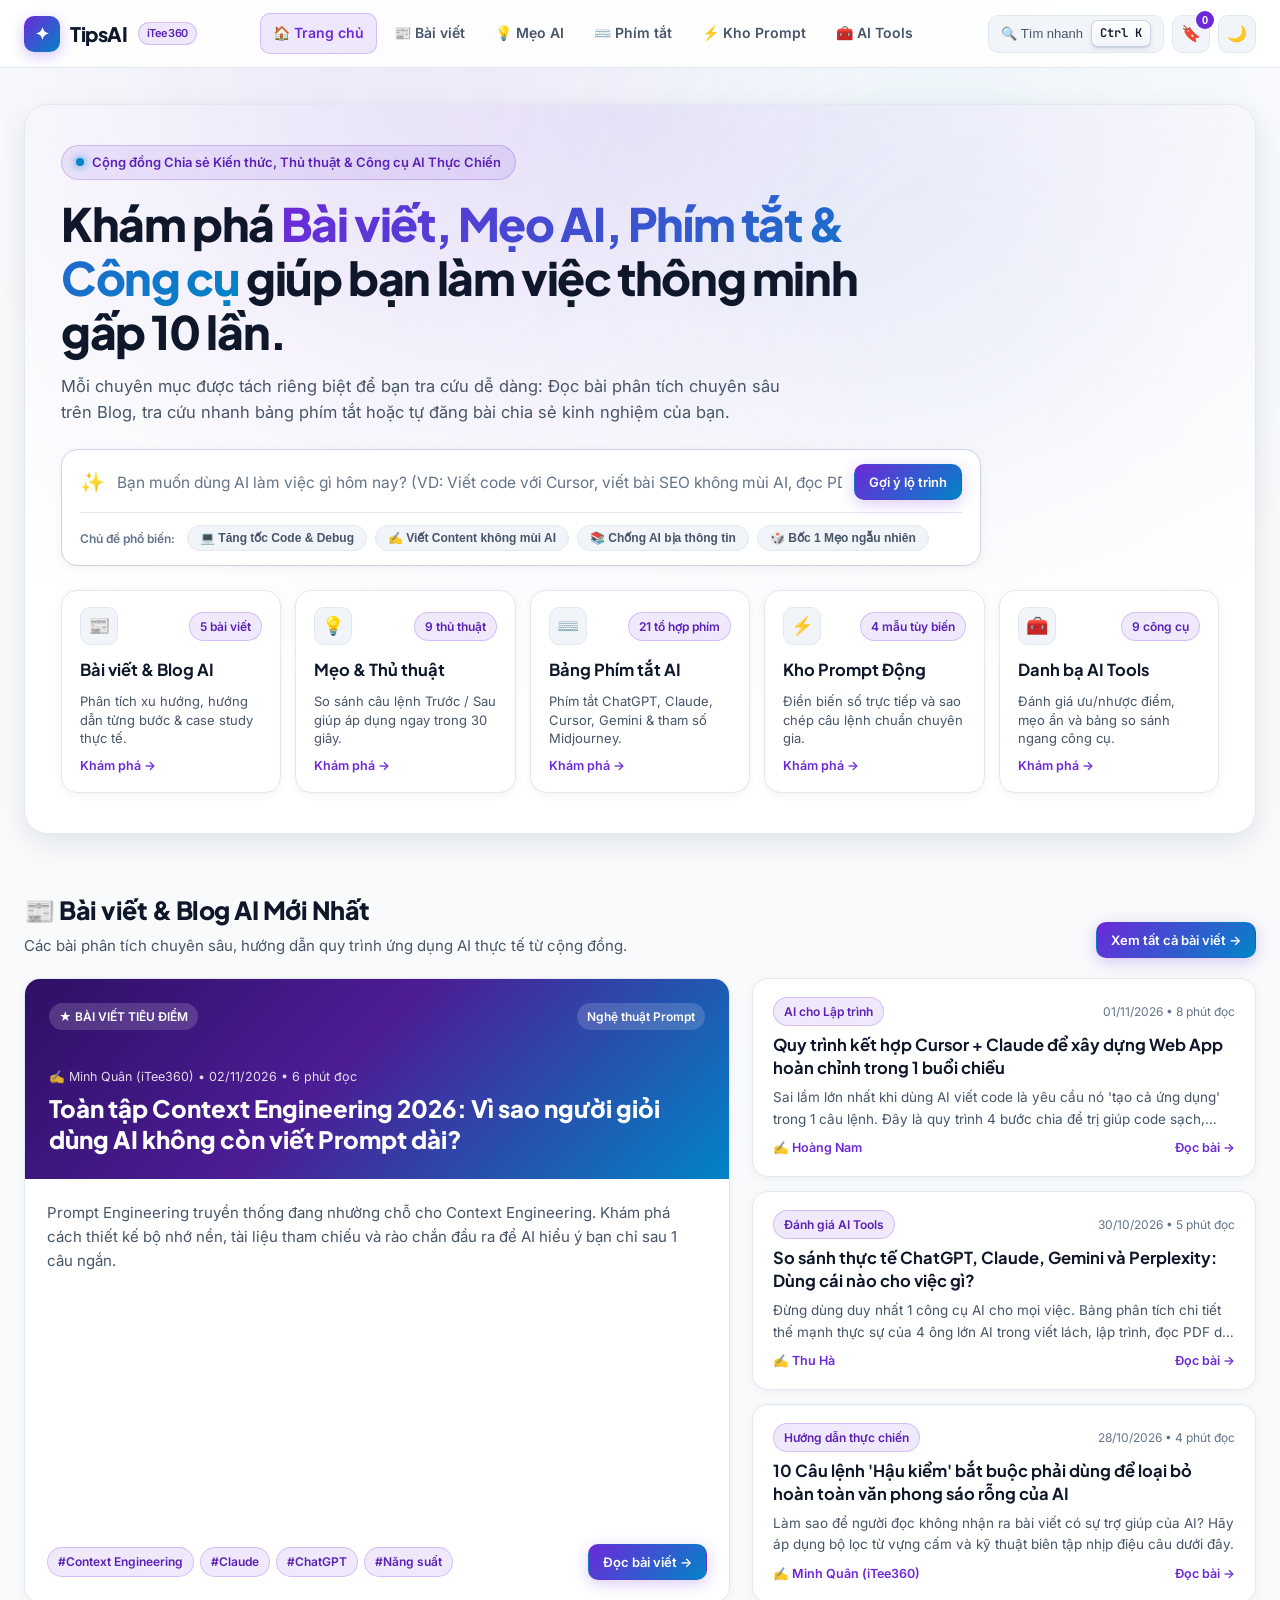
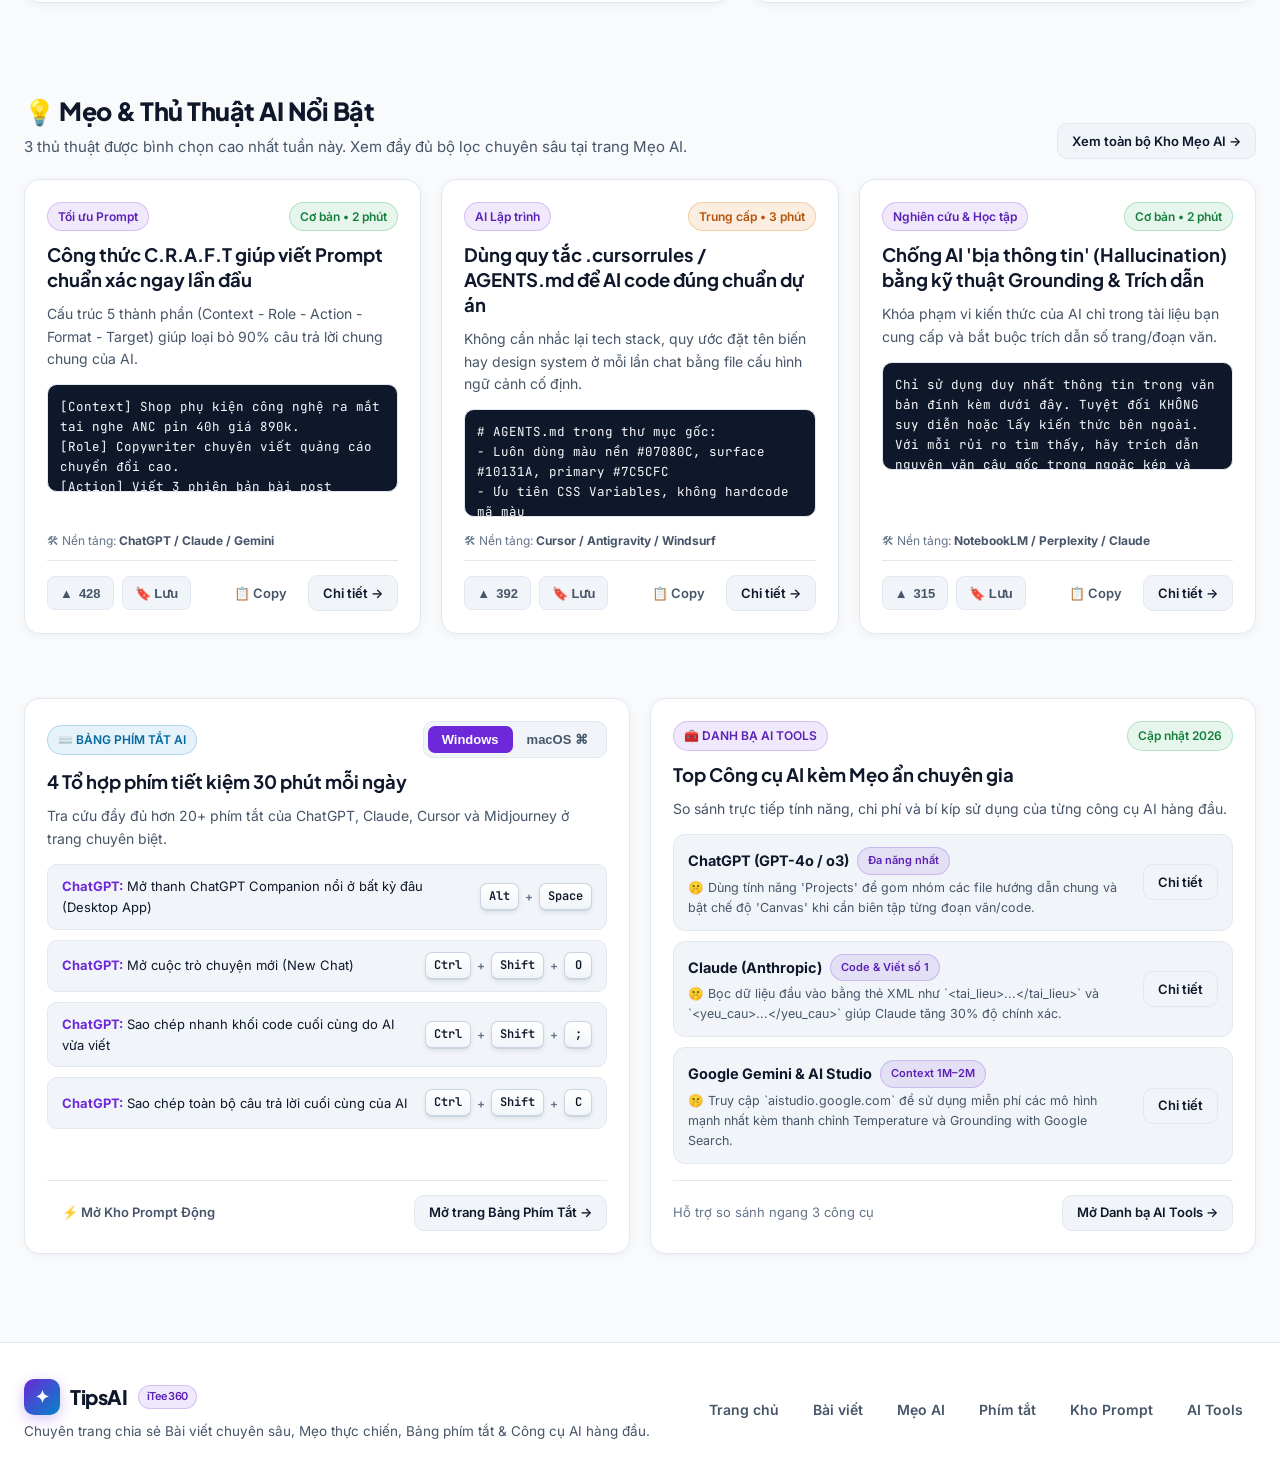
==== index.html @ ac76c587 "Initial commit: TipsAI Professional Website (Light/Dark Mode, Multi-page)" ====
<!DOCTYPE html>
<html lang="vi">
<head>
  <meta charset="UTF-8" />
  <meta name="viewport" content="width=device-width, initial-scale=1.0" />
  <title>TipsAI — Trang Chủ | Chuyên Trang Bài Viết, Mẹo, Phím Tắt & Công Cụ AI</title>
  <link rel="icon" type="image/svg+xml" href="favicon.svg" />
  <meta name="description" content="TipsAI (iTee360) — Chuyên trang chia sẻ bài viết chuyên sâu về AI, mẹo thủ thuật Prompt Engineering, bảng phím tắt và danh bạ AI Tools chọn lọc." />
  <link rel="preconnect" href="https://fonts.googleapis.com" />
  <link rel="preconnect" href="https://fonts.gstatic.com" crossorigin />
  <link href="https://fonts.googleapis.com/css2?family=Inter:wght@400;500;600;700&family=JetBrains+Mono:wght@400;500;600&family=Plus+Jakarta+Sans:wght@600;700;800&display=swap" rel="stylesheet" />
  <link rel="stylesheet" href="styles.css" />
</head>
<body data-page="home">
  <div class="ambient-aurora" aria-hidden="true">
    <div class="aurora-blob aurora-blob-1"></div>
    <div class="aurora-blob aurora-blob-2"></div>
  </div>

  <!-- Shared Navbar (Rendered by app.js) -->
  <header class="navbar" id="siteNavbar"></header>

  <main>
    <!-- ====================================================================
         1. HERO SECTION & CỔNG ĐIỀU HƯỚNG 5 CHUYÊN MỤC
         ==================================================================== -->
    <section class="hero-section">
      <div class="container">
        <div class="hero-shell">
          <div class="hero-top-pill">
            <span class="pulse-dot"></span>
            <span>Cộng đồng Chia sẻ Kiến thức, Thủ thuật & Công cụ AI Thực Chiến</span>
          </div>

          <h1 class="hero-title">
            Khám phá <span class="text-gradient">Bài viết, Mẹo AI, Phím tắt & Công cụ</span> giúp bạn làm việc thông minh gấp 10 lần.
          </h1>

          <p class="hero-subtitle">
            Mỗi chuyên mục được tách riêng biệt để bạn tra cứu dễ dàng: Đọc bài phân tích chuyên sâu trên Blog, tra cứu nhanh bảng phím tắt hoặc tự đăng bài chia sẻ kinh nghiệm của bạn.
          </p>

          <!-- AI Native Intent Composer -->
          <div class="ai-composer" role="search" aria-label="Trợ lý tìm kiếm thủ thuật theo ý định">
            <div class="composer-input-row">
              <span class="composer-sparkle" aria-hidden="true">✨</span>
              <input
                type="text"
                id="intentInput"
                class="composer-input"
                placeholder="Bạn muốn dùng AI làm việc gì hôm nay? (VD: Viết code với Cursor, viết bài SEO không mùi AI, đọc PDF dài...)"
                autocomplete="off"
              />
              <button type="button" class="btn btn-primary btn-sm" id="runIntentBtn">
                <span>Gợi ý lộ trình</span>
              </button>
            </div>

            <div class="composer-Suggestions">
              <span class="suggestion-label">Chủ đề phổ biến:</span>
              <button type="button" class="intent-chip" data-intent="Làm sao viết code và debug nhanh hơn với Cursor & Claude?">💻 Tăng tốc Code & Debug</button>
              <button type="button" class="intent-chip" data-intent="Cách viết bài content marketing tự nhiên không có mùi AI">✍️ Viết Content không mùi AI</button>
              <button type="button" class="intent-chip" data-intent="Mẹo chống AI bịa thông tin khi đọc PDF và nghiên cứu">📚 Chống AI bịa thông tin</button>
              <button type="button" class="intent-chip" id="randomTipHeroBtn">🎲 Bốc 1 Mẹo ngẫu nhiên</button>
            </div>
          </div>

          <div class="ai-intent-response" id="intentResponsePanel" hidden></div>

          <!-- 5 Thẻ Chuyên Mục Tách Biệt -->
          <div class="hub-nav-grid" id="homeHubPortals">
            <!-- Rendered by app.js -->
          </div>
        </div>
      </div>
    </section>

    <!-- ====================================================================
         2. BÀI VIẾT & BLOG CHUYÊN SÂU MỚI NHẤT (TÂM ĐIỂM TRANG CHỦ)
         ==================================================================== -->
    <section class="section-block">
      <div class="container">
        <div class="section-header">
          <div>
            <h2 class="section-title">📰 Bài viết & Blog AI Mới Nhất</h2>
            <p class="section-desc">Các bài phân tích chuyên sâu, hướng dẫn quy trình ứng dụng AI thực tế từ cộng đồng.</p>
          </div>
          <div style="display: flex; gap: 10px; flex-wrap: wrap;">
            <a href="blog.html" class="btn btn-primary btn-sm">Xem tất cả bài viết →</a>
          </div>
        </div>

        <div id="homeFeaturedBlog">
          <!-- Rendered by app.js: 1 Featured Post + 3 Latest Posts -->
        </div>
      </div>
    </section>

    <!-- ====================================================================
         3. TÓM TẮT 3 MẸO & THỦ THUẬT NỔI BẬT (DẪN SANG TRANG TIPS.HTML)
         ==================================================================== -->
    <section class="section-block">
      <div class="container">
        <div class="section-header">
          <div>
            <h2 class="section-title">💡 Mẹo & Thủ Thuật AI Nổi Bật</h2>
            <p class="section-desc">3 thủ thuật được bình chọn cao nhất tuần này. Xem đầy đủ bộ lọc chuyên sâu tại trang Mẹo AI.</p>
          </div>
          <a href="tips.html" class="btn btn-secondary btn-sm">Xem toàn bộ Kho Mẹo AI →</a>
        </div>

        <div class="cards-grid-3" id="homeTopTipsGrid">
          <!-- Rendered by app.js (Top 3 only) -->
        </div>
      </div>
    </section>

    <!-- ====================================================================
         4. TÓM TẮT GỌN: PHÍM TẮT VÀNG & AI TOOLS (DẪN SANG TRANG RIÊNG)
         ==================================================================== -->
    <section class="section-block">
      <div class="container">
        <div class="bento-grid">
          <!-- Cột Trái: 4 Phím tắt vàng -->
          <div class="card bento-span-6">
            <div>
              <div class="card-meta-top">
                <span class="badge badge-cyan">⌨️ BẢNG PHÍM TẮT AI</span>
                <div class="os-toggle-group" role="group" aria-label="Chọn hệ điều hành">
                  <button type="button" class="os-btn active" data-os="win">Windows</button>
                  <button type="button" class="os-btn" data-os="mac">macOS ⌘</button>
                </div>
              </div>
              <h3 class="card-title">4 Tổ hợp phím tiết kiệm 30 phút mỗi ngày</h3>
              <p class="card-summary">Tra cứu đầy đủ hơn 20+ phím tắt của ChatGPT, Claude, Cursor và Midjourney ở trang chuyên biệt.</p>

              <div id="bentoQuickShortcuts" style="display: grid; gap: 10px; margin-bottom: 16px;"></div>
            </div>

            <div class="card-footer">
              <a href="prompts.html" class="btn btn-ghost btn-sm">⚡ Mở Kho Prompt Động</a>
              <a href="shortcuts.html" class="btn btn-secondary btn-sm">Mở trang Bảng Phím Tắt →</a>
            </div>
          </div>

          <!-- Cột Phải: 3 AI Tools tiêu biểu -->
          <div class="card bento-span-6">
            <div>
              <div class="card-meta-top">
                <span class="badge badge-purple">🧰 DANH BẠ AI TOOLS</span>
                <span class="badge badge-green">Cập nhật 2026</span>
              </div>
              <h3 class="card-title">Top Công cụ AI kèm Mẹo ẩn chuyên gia</h3>
              <p class="card-summary">So sánh trực tiếp tính năng, chi phí và bí kíp sử dụng của từng công cụ AI hàng đầu.</p>

              <div id="homeQuickToolsList" style="display: grid; gap: 10px; margin-bottom: 16px;"></div>
            </div>

            <div class="card-footer">
              <span style="font-size: 13px; color: var(--text-muted);">Hỗ trợ so sánh ngang 3 công cụ</span>
              <a href="tools.html" class="btn btn-secondary btn-sm">Mở Danh bạ AI Tools →</a>
            </div>
          </div>
        </div>
      </div>
    </section>
  </main>

  <footer class="site-footer" id="siteFooter"></footer>

  <script src="data.js"></script>
  <script src="app.js"></script>
</body>
</html>
---- styles.css ----
/* ==========================================================================
   TipsAI — Hệ Thống Giao Diện Sáng (Mặc định) & Tối (Dark Mode) Chuẩn Production
   ========================================================================== */

:root {
  color-scheme: light;

  /* Light Mode (Mặc định: Nền trắng sạch, hiện đại, dễ đọc) */
  --bg-primary: #F8FAFC;
  --bg-secondary: #F1F5F9;

  /* Surfaces */
  --surface-1: #FFFFFF;
  --surface-2: #F1F5F9;
  --surface-3: #E2E8F0;
  --surface-card: #FFFFFF;
  --surface-glass: rgba(255, 255, 255, 0.85);

  /* Borders */
  --border-default: #E2E8F0;
  --border-light: #CBD5E1;
  --border-glass: rgba(15, 23, 42, 0.08);
  --border-ai: rgba(109, 40, 217, 0.35);

  /* Text (Độ tương phản cao trên nền trắng) */
  --text-primary: #0F172A;
  --text-secondary: #475569;
  --text-muted: #64748B;

  /* Brand & AI Accents */
  --brand-primary: #6D28D9;
  --brand-primary-hover: #5B21B6;
  --brand-primary-active: #4C1D95;
  --accent-cyan: #0284C7;
  --brand-gradient: linear-gradient(135deg, #6D28D9 0%, #0284C7 100%);

  /* Semantic & Badges (Tối ưu cho nền sáng) */
  --color-success: #16A34A;
  --color-warning: #D97706;
  --color-danger: #DC2626;
  --color-info: #2563EB;

  --badge-purple-bg: rgba(109, 40, 217, 0.10);
  --badge-purple-text: #5B21B6;
  --badge-purple-border: rgba(109, 40, 217, 0.22);

  --badge-cyan-bg: rgba(2, 132, 199, 0.10);
  --badge-cyan-text: #0369A1;
  --badge-cyan-border: rgba(2, 132, 199, 0.24);

  --badge-green-bg: rgba(22, 163, 74, 0.10);
  --badge-green-text: #15803D;
  --badge-green-border: rgba(22, 163, 74, 0.25);

  --badge-amber-bg: rgba(217, 119, 6, 0.12);
  --badge-amber-text: #B45309;
  --badge-amber-border: rgba(217, 119, 6, 0.28);

  /* Compare Before/After & Code Blocks (Light Mode) */
  --compare-before-bg: #FEF2F2;
  --compare-before-border: #FECACA;
  --compare-before-text: #991B1B;

  --compare-after-bg: #F0FDF4;
  --compare-after-border: #BBF7D0;
  --compare-after-text: #166534;

  --code-bg: #0F172A;
  --code-text: #F8FAFC;

  --keycap-bg: linear-gradient(180deg, #FFFFFF 0%, #F1F5F9 100%);
  --keycap-border: #CBD5E1;
  --keycap-text: #0F172A;
  --keycap-shadow: 0 2px 4px rgba(15, 23, 42, 0.08);

  --navbar-bg: rgba(255, 255, 255, 0.88);
  --navbar-bg-scrolled: rgba(255, 255, 255, 0.96);
  --navbar-border: #E2E8F0;

  --hero-shell-bg: radial-gradient(120% 120% at 50% 0%, rgba(109, 40, 217, 0.07) 0%, #FFFFFF 70%);
  --banner-shell-bg: linear-gradient(135deg, rgba(109, 40, 217, 0.06) 0%, rgba(2, 132, 199, 0.05) 100%);
  --composer-bg: #FFFFFF;

  /* Typography */
  --font-sans: 'Inter', -apple-system, BlinkMacSystemFont, "Segoe UI", Roboto, sans-serif;
  --font-display: 'Plus Jakarta Sans', 'Inter', sans-serif;
  --font-mono: 'JetBrains Mono', 'Fira Code', monospace;

  /* Border Radius */
  --radius-xs: 6px;
  --radius-sm: 8px;
  --radius-btn: 10px;
  --radius-input: 12px;
  --radius-lg: 14px;
  --radius-card: 16px;
  --radius-xl: 18px;
  --radius-hero: 24px;
  --radius-pill: 999px;

  /* Shadows */
  --shadow-sm: 0 2px 10px rgba(15, 23, 42, 0.05);
  --shadow-md: 0 10px 28px rgba(15, 23, 42, 0.09);
  --shadow-ai-glow: 0 8px 32px rgba(109, 40, 217, 0.10);

  /* Motion */
  --ease-out: cubic-bezier(0.2, 0.8, 0.2, 1);
  --duration-fast: 120ms;
  --duration-normal: 200ms;
  --duration-smooth: 300ms;
}

/* ==========================================================================
   CHẾ ĐỘ TỐI (DARK MODE - KÍCH HOẠT KHI BẤM ICON MẶT TRĂNG TRÊN MENU)
   ========================================================================== */
[data-theme="dark"] {
  color-scheme: dark;

  --bg-primary: #07080C;
  --bg-secondary: #0B0D12;

  --surface-1: #10131A;
  --surface-2: #151923;
  --surface-3: #1B202B;
  --surface-card: rgba(16, 19, 26, 0.85);
  --surface-glass: rgba(255, 255, 255, 0.04);

  --border-default: #252A36;
  --border-light: #303746;
  --border-glass: rgba(255, 255, 255, 0.08);
  --border-ai: rgba(124, 92, 252, 0.45);

  --text-primary: #F8FAFC;
  --text-secondary: #A7ADBB;
  --text-muted: #6F7787;

  --brand-primary: #7C5CFC;
  --brand-primary-hover: #9278FF;
  --brand-primary-active: #6544E8;
  --accent-cyan: #00D4FF;
  --brand-gradient: linear-gradient(135deg, #7C5CFC 0%, #00D4FF 100%);

  --color-success: #22C55E;
  --color-warning: #F59E0B;
  --color-danger: #EF4444;
  --color-info: #3B82F6;

  --badge-purple-bg: rgba(124, 92, 252, 0.15);
  --badge-purple-text: #C4B5FD;
  --badge-purple-border: rgba(124, 92, 252, 0.30);

  --badge-cyan-bg: rgba(0, 212, 255, 0.12);
  --badge-cyan-text: #00D4FF;
  --badge-cyan-border: rgba(0, 212, 255, 0.28);

  --badge-green-bg: rgba(34, 197, 94, 0.14);
  --badge-green-text: #86EFAC;
  --badge-green-border: rgba(34, 197, 94, 0.28);

  --badge-amber-bg: rgba(245, 158, 11, 0.14);
  --badge-amber-text: #FCD34D;
  --badge-amber-border: rgba(245, 158, 11, 0.28);

  --compare-before-bg: rgba(239, 68, 68, 0.08);
  --compare-before-border: rgba(239, 68, 68, 0.28);
  --compare-before-text: #FCA5A5;

  --compare-after-bg: rgba(34, 197, 94, 0.09);
  --compare-after-border: rgba(34, 197, 94, 0.30);
  --compare-after-text: #BBF7D0;

  --code-bg: #0B0D12;
  --code-text: #E2E8F0;

  --keycap-bg: linear-gradient(180deg, #1E2433 0%, #141822 100%);
  --keycap-border: #353E52;
  --keycap-text: #F8FAFC;
  --keycap-shadow: 0 2px 6px rgba(0, 0, 0, 0.35);

  --navbar-bg: rgba(7, 8, 12, 0.80);
  --navbar-bg-scrolled: rgba(7, 8, 12, 0.94);
  --navbar-border: rgba(255, 255, 255, 0.08);

  --hero-shell-bg: radial-gradient(120% 120% at 50% 0%, rgba(124, 92, 252, 0.14) 0%, rgba(16, 19, 26, 0.90) 65%);
  --banner-shell-bg: linear-gradient(135deg, rgba(124, 92, 252, 0.12) 0%, rgba(16, 19, 26, 0.88) 70%);
  --composer-bg: rgba(11, 13, 18, 0.95);

  --shadow-sm: 0 4px 16px rgba(0, 0, 0, 0.18);
  --shadow-md: 0 12px 32px rgba(0, 0, 0, 0.28);
  --shadow-ai-glow: 0 0 40px rgba(124, 92, 252, 0.15);
}

*, *::before, *::after {
  box-sizing: border-box;
  margin: 0;
  padding: 0;
}

html {
  scroll-behavior: smooth;
}

body {
  background-color: var(--bg-primary);
  color: var(--text-primary);
  font-family: var(--font-sans);
  font-size: 16px;
  line-height: 1.6;
  min-height: 100vh;
  overflow-x: hidden;
  -webkit-font-smoothing: antialiased;
  position: relative;
  display: flex;
  flex-direction: column;
  transition: background-color var(--duration-normal) var(--ease-out),
              color var(--duration-normal) var(--ease-out);
}

main {
  flex: 1;
}

/* Subtle Ambient Aurora Background */
.ambient-aurora {
  position: fixed;
  inset: 0;
  pointer-events: none;
  z-index: 0;
  overflow: hidden;
}

.aurora-blob {
  position: absolute;
  border-radius: 50%;
  filter: blur(120px);
  opacity: 0.07;
}

[data-theme="dark"] .aurora-blob {
  opacity: 0.15;
}

.aurora-blob-1 {
  width: 560px;
  height: 560px;
  background: var(--brand-primary);
  top: -180px;
  left: 10%;
}

.aurora-blob-2 {
  width: 480px;
  height: 480px;
  background: var(--accent-cyan);
  top: 40px;
  right: 8%;
}

.container {
  width: 100%;
  max-width: 1340px;
  margin: 0 auto;
  padding: 0 24px;
  position: relative;
  z-index: 1;
}

/* ==========================================================================
   NAVBAR — BẮT BUỘC 1 DÒNG DUY NHẤT (NO-WRAP), GỌN GÀNG & CÓ NÚT SÁNG/TỐI
   ========================================================================== */
.navbar {
  position: sticky;
  top: 0;
  z-index: 100;
  height: 68px;
  background: var(--navbar-bg);
  backdrop-filter: blur(20px);
  -webkit-backdrop-filter: blur(20px);
  border-bottom: 1px solid var(--navbar-border);
  transition: background var(--duration-normal) var(--ease-out),
              border-color var(--duration-normal) var(--ease-out);
}

.navbar.scrolled {
  background: var(--navbar-bg-scrolled);
  box-shadow: var(--shadow-sm);
}

.navbar-inner {
  display: flex;
  align-items: center;
  justify-content: space-between;
  height: 100%;
  gap: 12px;
  flex-wrap: nowrap;
}

.brand-logo {
  display: inline-flex;
  align-items: center;
  gap: 10px;
  text-decoration: none;
  color: var(--text-primary);
  font-family: var(--font-display);
  font-weight: 800;
  font-size: 20px;
  letter-spacing: -0.02em;
  white-space: nowrap;
  flex-shrink: 0;
}

.brand-mark {
  width: 36px;
  height: 36px;
  border-radius: 10px;
  background: var(--brand-gradient);
  display: inline-flex;
  align-items: center;
  justify-content: center;
  color: #FFFFFF;
  font-weight: 800;
  font-size: 17px;
  box-shadow: 0 4px 14px rgba(109, 40, 217, 0.28);
  flex-shrink: 0;
}

.brand-tag {
  font-family: var(--font-sans);
  font-size: 11px;
  font-weight: 600;
  padding: 2px 8px;
  border-radius: var(--radius-pill);
  background: var(--badge-purple-bg);
  color: var(--badge-purple-text);
  border: 1px solid var(--badge-purple-border);
  white-space: nowrap;
}

.nav-links {
  display: flex;
  align-items: center;
  gap: 4px;
  list-style: none;
  flex-wrap: nowrap;
  margin: 0;
  padding: 0;
}

.nav-link {
  display: inline-flex;
  align-items: center;
  gap: 6px;
  padding: 8px 12px;
  border-radius: var(--radius-btn);
  color: var(--text-secondary);
  text-decoration: none;
  font-size: 14px;
  font-weight: 600;
  border: 1px solid transparent;
  white-space: nowrap;
  flex-shrink: 0;
  transition: all var(--duration-normal) var(--ease-out);
}

.nav-link:hover {
  color: var(--text-primary);
  background: var(--surface-2);
}

.nav-link.active {
  background: var(--badge-purple-bg);
  color: var(--brand-primary);
  border-color: var(--badge-purple-border);
}

.nav-actions {
  display: flex;
  align-items: center;
  gap: 8px;
  flex-wrap: nowrap;
  flex-shrink: 0;
}

.cmd-trigger {
  display: inline-flex;
  align-items: center;
  gap: 8px;
  height: 38px;
  padding: 0 12px;
  border-radius: var(--radius-btn);
  background: var(--surface-2);
  border: 1px solid var(--border-default);
  color: var(--text-secondary);
  font-size: 13px;
  font-weight: 500;
  cursor: pointer;
  white-space: nowrap;
  flex-shrink: 0;
  transition: all var(--duration-normal) var(--ease-out);
}

.cmd-trigger:hover {
  border-color: var(--brand-primary);
  color: var(--text-primary);
}

/* ==========================================================================
   BUTTON SYSTEM
   ========================================================================== */
.btn {
  display: inline-flex;
  align-items: center;
  justify-content: center;
  gap: 8px;
  height: 42px;
  padding: 0 18px;
  border-radius: var(--radius-btn);
  font-family: var(--font-sans);
  font-size: 14px;
  font-weight: 600;
  cursor: pointer;
  border: 1px solid transparent;
  text-decoration: none;
  white-space: nowrap;
  flex-shrink: 0;
  transition: transform var(--duration-normal) var(--ease-out),
              box-shadow var(--duration-normal) var(--ease-out),
              background var(--duration-normal) var(--ease-out),
              border-color var(--duration-normal) var(--ease-out);
}

.btn:active {
  transform: translateY(0);
}

.btn-primary {
  background: var(--brand-gradient);
  color: #FFFFFF;
  box-shadow: 0 4px 16px rgba(109, 40, 217, 0.24);
}

.btn-primary:hover {
  transform: translateY(-2px);
  box-shadow: 0 8px 24px rgba(109, 40, 217, 0.36);
}

.btn-secondary {
  background: var(--surface-2);
  border-color: var(--border-default);
  color: var(--text-primary);
}

.btn-secondary:hover {
  background: var(--surface-3);
  border-color: var(--border-light);
  transform: translateY(-2px);
}

.btn-ghost {
  background: transparent;
  color: var(--text-secondary);
  height: 36px;
  padding: 0 12px;
}

.btn-ghost:hover {
  background: var(--surface-2);
  color: var(--text-primary);
}

.btn-sm {
  height: 36px;
  padding: 0 14px;
  font-size: 13px;
}

.icon-btn {
  width: 38px;
  height: 38px;
  border-radius: var(--radius-btn);
  background: var(--surface-2);
  border: 1px solid var(--border-default);
  color: var(--text-primary);
  display: inline-flex;
  align-items: center;
  justify-content: center;
  cursor: pointer;
  position: relative;
  flex-shrink: 0;
  font-size: 16px;
  transition: all var(--duration-normal) var(--ease-out);
}

.icon-btn:hover {
  border-color: var(--brand-primary);
  background: var(--surface-3);
}

.badge-count {
  position: absolute;
  top: -5px;
  right: -5px;
  min-width: 18px;
  height: 18px;
  padding: 0 5px;
  border-radius: var(--radius-pill);
  background: var(--brand-primary);
  color: #FFFFFF;
  font-size: 11px;
  font-weight: 700;
  display: inline-flex;
  align-items: center;
  justify-content: center;
}

/* ==========================================================================
   HERO SECTION & SUBPAGE BANNER
   ========================================================================== */
.hero-section {
  padding: 36px 0 24px;
}

.hero-shell {
  background: var(--hero-shell-bg);
  border: 1px solid var(--border-default);
  border-radius: var(--radius-hero);
  padding: 40px 36px;
  box-shadow: var(--shadow-md);
  position: relative;
  overflow: hidden;
}

.page-banner {
  padding: 32px 0 12px;
}

.page-banner-shell {
  background: var(--banner-shell-bg);
  border: 1px solid var(--border-default);
  border-radius: var(--radius-hero);
  padding: 28px 32px;
  display: flex;
  align-items: center;
  justify-content: space-between;
  flex-wrap: wrap;
  gap: 20px;
}

.hero-top-pill {
  display: inline-flex;
  align-items: center;
  gap: 8px;
  padding: 6px 14px;
  border-radius: var(--radius-pill);
  background: var(--badge-purple-bg);
  border: 1px solid var(--badge-purple-border);
  color: var(--badge-purple-text);
  font-size: 13px;
  font-weight: 600;
  margin-bottom: 16px;
}

.pulse-dot {
  width: 8px;
  height: 8px;
  border-radius: 50%;
  background: var(--accent-cyan);
  box-shadow: 0 0 10px var(--accent-cyan);
}

.hero-title {
  font-family: var(--font-display);
  font-size: clamp(28px, 4vw, 46px);
  font-weight: 800;
  line-height: 1.18;
  letter-spacing: -0.03em;
  max-width: 860px;
  margin-bottom: 14px;
  color: var(--text-primary);
}

.text-gradient {
  background: var(--brand-gradient);
  -webkit-background-clip: text;
  -webkit-text-fill-color: transparent;
  background-clip: text;
}

.hero-subtitle {
  color: var(--text-secondary);
  font-size: 16.5px;
  max-width: 720px;
  margin-bottom: 24px;
}

/* AI Native Prompt / Intent Composer */
.ai-composer {
  background: var(--composer-bg);
  border: 1px solid var(--border-light);
  border-radius: var(--radius-card);
  padding: 14px 18px;
  box-shadow: var(--shadow-sm);
  transition: border-color var(--duration-normal) var(--ease-out),
              box-shadow var(--duration-normal) var(--ease-out);
  max-width: 920px;
}

.ai-composer:focus-within {
  border-color: var(--brand-primary);
  box-shadow: 0 0 0 3px rgba(109, 40, 217, 0.15), var(--shadow-ai-glow);
}

.composer-input-row {
  display: flex;
  align-items: center;
  gap: 12px;
}

.composer-sparkle {
  color: var(--brand-primary);
  font-size: 20px;
  flex-shrink: 0;
}

.composer-input {
  width: 100%;
  background: transparent;
  border: none;
  color: var(--text-primary);
  font-family: var(--font-sans);
  font-size: 15.5px;
  outline: none;
}

.composer-input::placeholder {
  color: var(--text-muted);
}

.composer-Suggestions {
  display: flex;
  align-items: center;
  flex-wrap: wrap;
  gap: 8px;
  margin-top: 12px;
  padding-top: 12px;
  border-top: 1px solid var(--border-default);
}

.suggestion-label {
  font-size: 12px;
  color: var(--text-muted);
  font-weight: 600;
  margin-right: 4px;
}

.intent-chip {
  padding: 5px 12px;
  border-radius: var(--radius-pill);
  background: var(--surface-2);
  border: 1px solid var(--border-default);
  color: var(--text-secondary);
  font-size: 12px;
  font-weight: 600;
  cursor: pointer;
  white-space: nowrap;
  transition: all var(--duration-normal) var(--ease-out);
}

.intent-chip:hover {
  border-color: var(--brand-primary);
  color: var(--brand-primary);
  background: var(--badge-purple-bg);
}

.ai-intent-response {
  margin-top: 18px;
  background: var(--surface-1);
  border: 1px solid var(--border-ai);
  border-radius: var(--radius-card);
  padding: 22px;
  box-shadow: var(--shadow-ai-glow);
  max-width: 920px;
  animation: revealUp var(--duration-smooth) var(--ease-out);
}

.ai-intent-response[hidden] {
  display: none;
}

.intent-response-header {
  display: flex;
  align-items: center;
  justify-content: space-between;
  gap: 12px;
  margin-bottom: 14px;
}

.intent-state-badge {
  display: inline-flex;
  align-items: center;
  gap: 8px;
  padding: 4px 12px;
  border-radius: var(--radius-pill);
  background: var(--badge-cyan-bg);
  color: var(--badge-cyan-text);
  font-size: 12px;
  font-weight: 600;
}

.intent-steps-list {
  display: grid;
  gap: 10px;
  margin: 14px 0;
  list-style: none;
}

.intent-steps-list li {
  display: flex;
  align-items: flex-start;
  gap: 10px;
  background: var(--surface-2);
  border: 1px solid var(--border-default);
  padding: 11px 14px;
  border-radius: 10px;
  font-size: 14px;
  color: var(--text-primary);
}

.step-check {
  color: var(--color-success);
  font-weight: 700;
}

/* ==========================================================================
   CATEGORY HUB NAVIGATION CARDS (HOMEPAGE QUICK PORTALS)
   ========================================================================== */
.hub-nav-grid {
  display: grid;
  grid-template-columns: repeat(5, 1fr);
  gap: 14px;
  margin-top: 24px;
}

.hub-portal-card {
  background: var(--surface-card);
  border: 1px solid var(--border-default);
  border-radius: var(--radius-card);
  padding: 16px 18px;
  text-decoration: none;
  color: var(--text-primary);
  display: flex;
  flex-direction: column;
  gap: 8px;
  box-shadow: var(--shadow-sm);
  transition: all var(--duration-normal) var(--ease-out);
}

.hub-portal-card:hover {
  transform: translateY(-3px);
  border-color: var(--brand-primary);
  box-shadow: var(--shadow-md);
}

.hub-portal-icon {
  width: 38px;
  height: 38px;
  border-radius: 10px;
  background: var(--surface-2);
  border: 1px solid var(--border-default);
  display: inline-flex;
  align-items: center;
  justify-content: center;
  font-size: 18px;
}

/* ==========================================================================
   BLOG & ARTICLES SYSTEM (FEATURED POST + POST CARDS + READER)
   ========================================================================== */
.blog-featured-grid {
  display: grid;
  grid-template-columns: 7fr 5fr;
  gap: 22px;
  margin-bottom: 24px;
}

.featured-post-card {
  background: var(--surface-card);
  border: 1px solid var(--border-default);
  border-radius: var(--radius-card);
  overflow: hidden;
  display: flex;
  flex-direction: column;
  justify-content: space-between;
  box-shadow: var(--shadow-sm);
  transition: all var(--duration-normal) var(--ease-out);
}

.featured-post-card:hover {
  border-color: var(--brand-primary);
  transform: translateY(-2px);
  box-shadow: var(--shadow-md);
}

.post-cover-banner {
  min-height: 200px;
  padding: 24px;
  display: flex;
  flex-direction: column;
  justify-content: space-between;
  position: relative;
  color: #FFFFFF;
}

.post-cover-banner-sm {
  min-height: 135px;
  padding: 16px 20px;
  display: flex;
  flex-direction: column;
  justify-content: space-between;
  color: #FFFFFF;
}

/* Badges inside dark gradient post covers always stay bright */
.post-cover-banner .badge,
.post-cover-banner-sm .badge {
  background: rgba(255, 255, 255, 0.16);
  color: #FFFFFF;
  border-color: rgba(255, 255, 255, 0.28);
  backdrop-filter: blur(8px);
}

.post-body {
  padding: 22px;
  display: flex;
  flex-direction: column;
  justify-content: space-between;
  flex: 1;
}

.post-side-stack {
  display: flex;
  flex-direction: column;
  gap: 14px;
}

.post-compact-item {
  background: var(--surface-card);
  border: 1px solid var(--border-default);
  border-radius: var(--radius-card);
  padding: 18px 20px;
  display: flex;
  flex-direction: column;
  gap: 8px;
  box-shadow: var(--shadow-sm);
  transition: all var(--duration-normal) var(--ease-out);
  cursor: pointer;
}

.post-compact-item:hover {
  border-color: var(--brand-primary);
  transform: translateY(-2px);
  box-shadow: var(--shadow-md);
}

/* Rich Article Content */
.article-reader-body {
  font-size: 16px;
  line-height: 1.75;
  color: var(--text-primary);
}

.article-reader-body h3 {
  font-family: var(--font-display);
  font-size: 21px;
  color: var(--text-primary);
  margin: 26px 0 10px;
}

.article-reader-body p {
  margin-bottom: 14px;
  color: var(--text-secondary);
}

.article-reader-body strong {
  color: var(--text-primary);
}

.article-reader-body ul {
  margin: 12px 0 18px 22px;
  display: grid;
  gap: 8px;
  color: var(--text-secondary);
}

.article-reader-body blockquote {
  background: var(--badge-purple-bg);
  border-left: 4px solid var(--brand-primary);
  padding: 14px 18px;
  border-radius: 0 12px 12px 0;
  margin: 18px 0;
  color: var(--text-primary);
}

.article-reader-body pre {
  background: var(--code-bg);
  border: 1px solid var(--border-default);
  border-radius: 12px;
  padding: 16px;
  overflow-x: auto;
  font-family: var(--font-mono);
  font-size: 13px;
  line-height: 1.6;
  margin: 16px 0;
  color: var(--code-text);
}

.article-reader-body code {
  font-family: var(--font-mono);
  background: var(--surface-2);
  color: var(--brand-primary);
  padding: 2px 6px;
  border-radius: 5px;
  font-size: 0.9em;
}

.article-reader-body pre code {
  background: transparent;
  color: inherit;
  padding: 0;
}

/* ==========================================================================
   BENTO GRID & STANDARD CARDS
   ========================================================================== */
.section-block {
  padding: 32px 0;
}

.section-header {
  display: flex;
  align-items: flex-end;
  justify-content: space-between;
  flex-wrap: wrap;
  gap: 16px;
  margin-bottom: 20px;
}

.section-title {
  font-family: var(--font-display);
  font-size: 25px;
  font-weight: 800;
  letter-spacing: -0.02em;
  color: var(--text-primary);
}

.section-desc {
  color: var(--text-secondary);
  font-size: 15px;
  margin-top: 4px;
}

.bento-grid {
  display: grid;
  grid-template-columns: repeat(12, 1fr);
  gap: 20px;
}

.bento-span-7 { grid-column: span 7; }
.bento-span-5 { grid-column: span 5; }
.bento-span-6 { grid-column: span 6; }
.bento-span-4 { grid-column: span 4; }
.bento-span-8 { grid-column: span 8; }

.card {
  background: var(--surface-card);
  border: 1px solid var(--border-default);
  border-radius: var(--radius-card);
  padding: 22px;
  box-shadow: var(--shadow-sm);
  transition: transform var(--duration-normal) var(--ease-out),
              border-color var(--duration-normal) var(--ease-out),
              box-shadow var(--duration-normal) var(--ease-out);
  display: flex;
  flex-direction: column;
  justify-content: space-between;
}

.card:hover {
  transform: translateY(-2px);
  border-color: var(--border-light);
  box-shadow: var(--shadow-md);
}

.card-ai {
  background: var(--hero-shell-bg);
  border-color: var(--border-ai);
}

.compare-grid {
  display: grid;
  grid-template-columns: 1fr 1fr;
  gap: 12px;
  margin: 14px 0;
}

.compare-box {
  padding: 14px;
  border-radius: 12px;
  font-size: 13px;
  font-family: var(--font-mono);
  line-height: 1.55;
  white-space: pre-wrap;
}

.compare-before {
  background: var(--compare-before-bg);
  border: 1px solid var(--compare-before-border);
  color: var(--compare-before-text);
}

.compare-after {
  background: var(--compare-after-bg);
  border: 1px solid var(--compare-after-border);
  color: var(--compare-after-text);
}

.compare-label {
  display: inline-block;
  font-family: var(--font-sans);
  font-size: 11px;
  font-weight: 700;
  text-transform: uppercase;
  letter-spacing: 0.05em;
  margin-bottom: 6px;
}

/* ==========================================================================
   FILTER BAR & SEARCH CONTROLS
   ========================================================================== */
.filter-toolbar {
  display: flex;
  align-items: center;
  justify-content: space-between;
  flex-wrap: wrap;
  gap: 16px;
  margin-bottom: 22px;
  background: var(--surface-1);
  border: 1px solid var(--border-default);
  border-radius: var(--radius-card);
  padding: 14px 18px;
  box-shadow: var(--shadow-sm);
}

.pill-tabs {
  display: flex;
  align-items: center;
  flex-wrap: wrap;
  gap: 8px;
}

.pill-tab {
  padding: 8px 14px;
  border-radius: var(--radius-pill);
  background: var(--surface-2);
  border: 1px solid var(--border-default);
  color: var(--text-secondary);
  font-size: 13px;
  font-weight: 600;
  cursor: pointer;
  white-space: nowrap;
  transition: all var(--duration-normal) var(--ease-out);
}

.pill-tab:hover {
  color: var(--text-primary);
  border-color: var(--border-light);
}

.pill-tab.active {
  background: var(--brand-gradient);
  color: #FFFFFF;
  border-color: transparent;
  box-shadow: 0 4px 12px rgba(109, 40, 217, 0.25);
}

.filter-search-group {
  display: flex;
  align-items: center;
  gap: 10px;
}

.input-field, .select-field {
  height: 40px;
  padding: 0 14px;
  border-radius: var(--radius-input);
  background: var(--surface-2);
  border: 1px solid var(--border-default);
  color: var(--text-primary);
  font-family: var(--font-sans);
  font-size: 14px;
  outline: none;
  transition: border-color var(--duration-normal) var(--ease-out);
}

.input-field:focus, .select-field:focus {
  border-color: var(--brand-primary);
  background: var(--surface-1);
}

/* ==========================================================================
   CARDS GRIDS & BADGES
   ========================================================================== */
.cards-grid-3 {
  display: grid;
  grid-template-columns: repeat(3, 1fr);
  gap: 20px;
}

.cards-grid-2 {
  display: grid;
  grid-template-columns: repeat(2, 1fr);
  gap: 20px;
}

.card-meta-top {
  display: flex;
  align-items: center;
  justify-content: space-between;
  gap: 8px;
  margin-bottom: 12px;
}

.badge {
  display: inline-flex;
  align-items: center;
  gap: 6px;
  padding: 4px 10px;
  border-radius: var(--radius-pill);
  font-size: 12px;
  font-weight: 600;
  white-space: nowrap;
}

.badge-purple {
  background: var(--badge-purple-bg);
  color: var(--badge-purple-text);
  border: 1px solid var(--badge-purple-border);
}

.badge-cyan {
  background: var(--badge-cyan-bg);
  color: var(--badge-cyan-text);
  border: 1px solid var(--badge-cyan-border);
}

.badge-green {
  background: var(--badge-green-bg);
  color: var(--badge-green-text);
  border: 1px solid var(--badge-green-border);
}

.badge-amber {
  background: var(--badge-amber-bg);
  color: var(--badge-amber-text);
  border: 1px solid var(--badge-amber-border);
}

.card-title {
  font-family: var(--font-display);
  font-size: 18.5px;
  font-weight: 700;
  line-height: 1.35;
  margin-bottom: 10px;
  color: var(--text-primary);
}

.card-summary {
  color: var(--text-secondary);
  font-size: 14px;
  margin-bottom: 14px;
}

.code-snippet-preview {
  background: var(--code-bg);
  border: 1px solid var(--border-default);
  border-radius: 10px;
  padding: 12px;
  font-family: var(--font-mono);
  font-size: 12.5px;
  color: var(--code-text);
  margin-bottom: 14px;
  max-height: 108px;
  overflow: hidden;
  position: relative;
  white-space: pre-wrap;
}

.card-footer {
  display: flex;
  align-items: center;
  justify-content: space-between;
  gap: 8px;
  padding-top: 14px;
  border-top: 1px solid var(--border-default);
}

.card-actions-left {
  display: flex;
  align-items: center;
  gap: 8px;
}

.upvote-btn, .bookmark-btn {
  display: inline-flex;
  align-items: center;
  gap: 6px;
  height: 34px;
  padding: 0 12px;
  border-radius: var(--radius-sm);
  background: var(--surface-2);
  border: 1px solid var(--border-default);
  color: var(--text-secondary);
  font-size: 13px;
  font-weight: 600;
  cursor: pointer;
  white-space: nowrap;
  transition: all var(--duration-normal) var(--ease-out);
}

.upvote-btn:hover, .bookmark-btn:hover {
  color: var(--text-primary);
  border-color: var(--brand-primary);
}

.upvote-btn.active {
  background: var(--badge-purple-bg);
  color: var(--badge-purple-text);
  border-color: var(--brand-primary);
}

.bookmark-btn.active {
  background: var(--badge-cyan-bg);
  color: var(--badge-cyan-text);
  border-color: var(--accent-cyan);
}

/* ==========================================================================
   KEYBOARD SHORTCUTS & KEYCAPS
   ========================================================================== */
.os-toggle-group {
  display: inline-flex;
  background: var(--surface-2);
  border: 1px solid var(--border-default);
  border-radius: var(--radius-btn);
  padding: 4px;
}

.os-btn {
  padding: 6px 14px;
  border-radius: 7px;
  border: none;
  background: transparent;
  color: var(--text-secondary);
  font-size: 13px;
  font-weight: 600;
  cursor: pointer;
  white-space: nowrap;
  transition: all var(--duration-fast) var(--ease-out);
}

.os-btn.active {
  background: var(--brand-primary);
  color: #FFFFFF;
}

.shortcuts-grid {
  display: grid;
  grid-template-columns: repeat(2, 1fr);
  gap: 16px;
}

.shortcut-card {
  background: var(--surface-card);
  border: 1px solid var(--border-default);
  border-radius: var(--radius-card);
  padding: 18px 20px;
  display: flex;
  flex-direction: column;
  justify-content: space-between;
  gap: 12px;
  box-shadow: var(--shadow-sm);
  transition: all var(--duration-normal) var(--ease-out);
}

.shortcut-card:hover {
  border-color: var(--brand-primary);
  transform: translateY(-2px);
  box-shadow: var(--shadow-md);
}

.shortcut-top {
  display: flex;
  align-items: flex-start;
  justify-content: space-between;
  gap: 16px;
}

.keycap-combo {
  display: inline-flex;
  align-items: center;
  gap: 6px;
  flex-shrink: 0;
  flex-wrap: nowrap;
}

kbd.keycap {
  display: inline-flex;
  align-items: center;
  justify-content: center;
  min-width: 28px;
  height: 28px;
  padding: 0 8px;
  border-radius: 7px;
  background: var(--keycap-bg);
  border: 1px solid var(--keycap-border);
  border-bottom-width: 2.5px;
  color: var(--keycap-text);
  font-family: var(--font-mono);
  font-size: 12px;
  font-weight: 600;
  white-space: nowrap;
  flex-shrink: 0;
  box-shadow: var(--keycap-shadow);
}

.key-plus {
  color: var(--text-muted);
  font-size: 12px;
  font-weight: 600;
}

.shortcut-tip-line {
  font-size: 13px;
  color: var(--text-secondary);
  background: var(--surface-2);
  padding: 9px 12px;
  border-radius: 8px;
  border-left: 3px solid var(--brand-primary);
}

/* ==========================================================================
   INTERACTIVE PROMPT BUILDER CARDS
   ========================================================================== */
.prompt-variables-box {
  background: var(--surface-2);
  border: 1px solid var(--border-default);
  border-radius: 12px;
  padding: 14px;
  margin-bottom: 14px;
  display: grid;
  gap: 10px;
}

.var-field-group {
  display: flex;
  flex-direction: column;
  gap: 4px;
}

.var-label {
  font-size: 12px;
  font-weight: 700;
  color: var(--brand-primary);
}

.var-input {
  height: 36px;
  padding: 0 12px;
  border-radius: 8px;
  background: var(--surface-1);
  border: 1px solid var(--border-default);
  color: var(--text-primary);
  font-size: 13px;
}

.var-input:focus {
  border-color: var(--brand-primary);
  outline: none;
}

.live-prompt-output {
  background: var(--code-bg);
  border: 1px solid var(--border-default);
  border-radius: 12px;
  padding: 14px;
  font-family: var(--font-mono);
  font-size: 13px;
  line-height: 1.6;
  color: var(--code-text);
  white-space: pre-wrap;
  margin-bottom: 16px;
}

/* ==========================================================================
   AI TOOLS & COMPARE DRAWER
   ========================================================================== */
.tool-pros-cons {
  display: grid;
  gap: 6px;
  margin: 12px 0;
  font-size: 13px;
}

.pro-item { color: var(--color-success); font-weight: 500; }
.con-item { color: var(--color-danger); font-weight: 500; }

.compare-floating-bar {
  position: fixed;
  bottom: 24px;
  left: 50%;
  transform: translateX(-50%);
  z-index: 95;
  background: var(--surface-1);
  backdrop-filter: blur(20px);
  border: 2px solid var(--brand-primary);
  border-radius: var(--radius-card);
  padding: 14px 22px;
  display: flex;
  align-items: center;
  gap: 18px;
  box-shadow: var(--shadow-md);
}

.compare-floating-bar[hidden] {
  display: none;
}

/* ==========================================================================
   MODALS & COMMAND PALETTE
   ========================================================================== */
.modal-backdrop {
  position: fixed;
  inset: 0;
  z-index: 200;
  background: rgba(15, 23, 42, 0.55);
  backdrop-filter: blur(8px);
  display: flex;
  align-items: center;
  justify-content: center;
  padding: 20px;
  animation: fadeIn var(--duration-fast) var(--ease-out);
}

.modal-backdrop[hidden] {
  display: none;
}

.modal-dialog {
  width: 100%;
  max-width: 820px;
  max-height: 88vh;
  overflow-y: auto;
  background: var(--surface-1);
  border: 1px solid var(--border-default);
  border-radius: var(--radius-hero);
  padding: 28px;
  box-shadow: var(--shadow-md);
  animation: revealUp var(--duration-normal) var(--ease-out);
}

.modal-header {
  display: flex;
  align-items: flex-start;
  justify-content: space-between;
  gap: 16px;
  margin-bottom: 20px;
  padding-bottom: 16px;
  border-bottom: 1px solid var(--border-default);
}

.cmd-results-list {
  display: grid;
  gap: 8px;
  margin-top: 16px;
  max-height: 380px;
  overflow-y: auto;
}

.cmd-result-item {
  display: flex;
  align-items: center;
  justify-content: space-between;
  gap: 12px;
  padding: 12px 14px;
  border-radius: 10px;
  background: var(--surface-2);
  border: 1px solid var(--border-default);
  cursor: pointer;
  transition: all var(--duration-fast) var(--ease-out);
  text-decoration: none;
  color: var(--text-primary);
}

.cmd-result-item:hover {
  border-color: var(--brand-primary);
  background: var(--badge-purple-bg);
}

.toast-container {
  position: fixed;
  bottom: 24px;
  right: 24px;
  z-index: 300;
  display: flex;
  flex-direction: column;
  gap: 10px;
}

.toast {
  background: var(--surface-1);
  border: 1px solid var(--brand-primary);
  color: var(--text-primary);
  padding: 12px 18px;
  border-radius: 12px;
  font-size: 14px;
  font-weight: 600;
  box-shadow: var(--shadow-md);
  display: flex;
  align-items: center;
  gap: 10px;
  animation: revealUp var(--duration-normal) var(--ease-out);
}

.comparison-table {
  width: 100%;
  border-collapse: collapse;
  font-size: 14px;
}

.comparison-table th,
.comparison-table td {
  border: 1px solid var(--border-default);
  padding: 12px 14px;
  text-align: left;
  vertical-align: top;
}

.comparison-table th {
  background: var(--surface-2);
  font-family: var(--font-display);
  color: var(--text-primary);
}

.site-footer {
  margin-top: 56px;
  padding: 36px 0 32px;
  border-top: 1px solid var(--border-default);
  background: var(--surface-1);
  color: var(--text-secondary);
  font-size: 14px;
}

@keyframes revealUp {
  from { opacity: 0; transform: translateY(8px); }
  to { opacity: 1; transform: translateY(0); }
}

@keyframes fadeIn {
  from { opacity: 0; }
  to { opacity: 1; }
}

/* ==========================================================================
   SINGLE ARTICLE READER PAGE (post.html) & MOBILE MENU DRAWER
   ========================================================================== */
.reading-progress-bar {
  position: fixed;
  top: 0;
  left: 0;
  height: 3px;
  width: 0%;
  background: var(--brand-gradient);
  z-index: 250;
  transition: width 80ms linear;
}

.breadcrumb-bar {
  display: flex;
  align-items: center;
  flex-wrap: wrap;
  gap: 8px;
  font-size: 13px;
  color: var(--text-muted);
  margin-bottom: 18px;
}

.breadcrumb-bar a {
  color: var(--text-secondary);
  text-decoration: none;
  font-weight: 500;
  transition: color var(--duration-fast) var(--ease-out);
}

.breadcrumb-bar a:hover {
  color: var(--brand-primary);
}

.single-post-layout {
  display: grid;
  grid-template-columns: 8fr 4fr;
  gap: 28px;
  align-items: start;
}

.toc-sidebar {
  position: sticky;
  top: 88px;
  display: grid;
  gap: 20px;
}

.toc-list {
  list-style: none;
  display: grid;
  gap: 8px;
  margin-top: 12px;
}

.toc-link {
  display: block;
  padding: 7px 12px;
  border-radius: 8px;
  color: var(--text-secondary);
  text-decoration: none;
  font-size: 13.5px;
  font-weight: 500;
  border-left: 2px solid var(--border-default);
  transition: all var(--duration-fast) var(--ease-out);
}

.toc-link:hover {
  color: var(--brand-primary);
  border-left-color: var(--brand-primary);
  background: var(--surface-2);
}

.mobile-menu-btn {
  display: none;
}

.mobile-nav-drawer {
  display: none;
  background: var(--surface-1);
  border-bottom: 1px solid var(--border-default);
  padding: 16px 24px;
  box-shadow: var(--shadow-md);
}

.mobile-nav-drawer.open {
  display: grid;
  gap: 8px;
}

/* ==========================================================================
   RESPONSIVE BREAKPOINTS
   ========================================================================== */
@media (max-width: 1120px) {
  .cards-grid-3 {
    grid-template-columns: repeat(2, 1fr);
  }
  .hub-nav-grid {
    grid-template-columns: repeat(3, 1fr);
  }
  .blog-featured-grid,
  .single-post-layout {
    grid-template-columns: 1fr;
  }
  .toc-sidebar {
    position: static;
  }
  .bento-span-7, .bento-span-5, .bento-span-6, .bento-span-4, .bento-span-8 {
    grid-column: span 12;
  }
}

@media (max-width: 920px) {
  .nav-links,
  .cmd-trigger span {
    display: none;
  }
  .mobile-menu-btn {
    display: inline-flex;
  }
}

@media (max-width: 768px) {
  .hero-shell, .page-banner-shell {
    padding: 26px 20px;
  }
  .hub-nav-grid,
  .cards-grid-3,
  .cards-grid-2,
  .shortcuts-grid,
  .compare-grid {
    grid-template-columns: 1fr;
  }
  .filter-toolbar {
    flex-direction: column;
    align-items: stretch;
  }
  .filter-search-group {
    width: 100%;
    flex-direction: column;
  }
  .input-field, .select-field {
    width: 100%;
  }
}
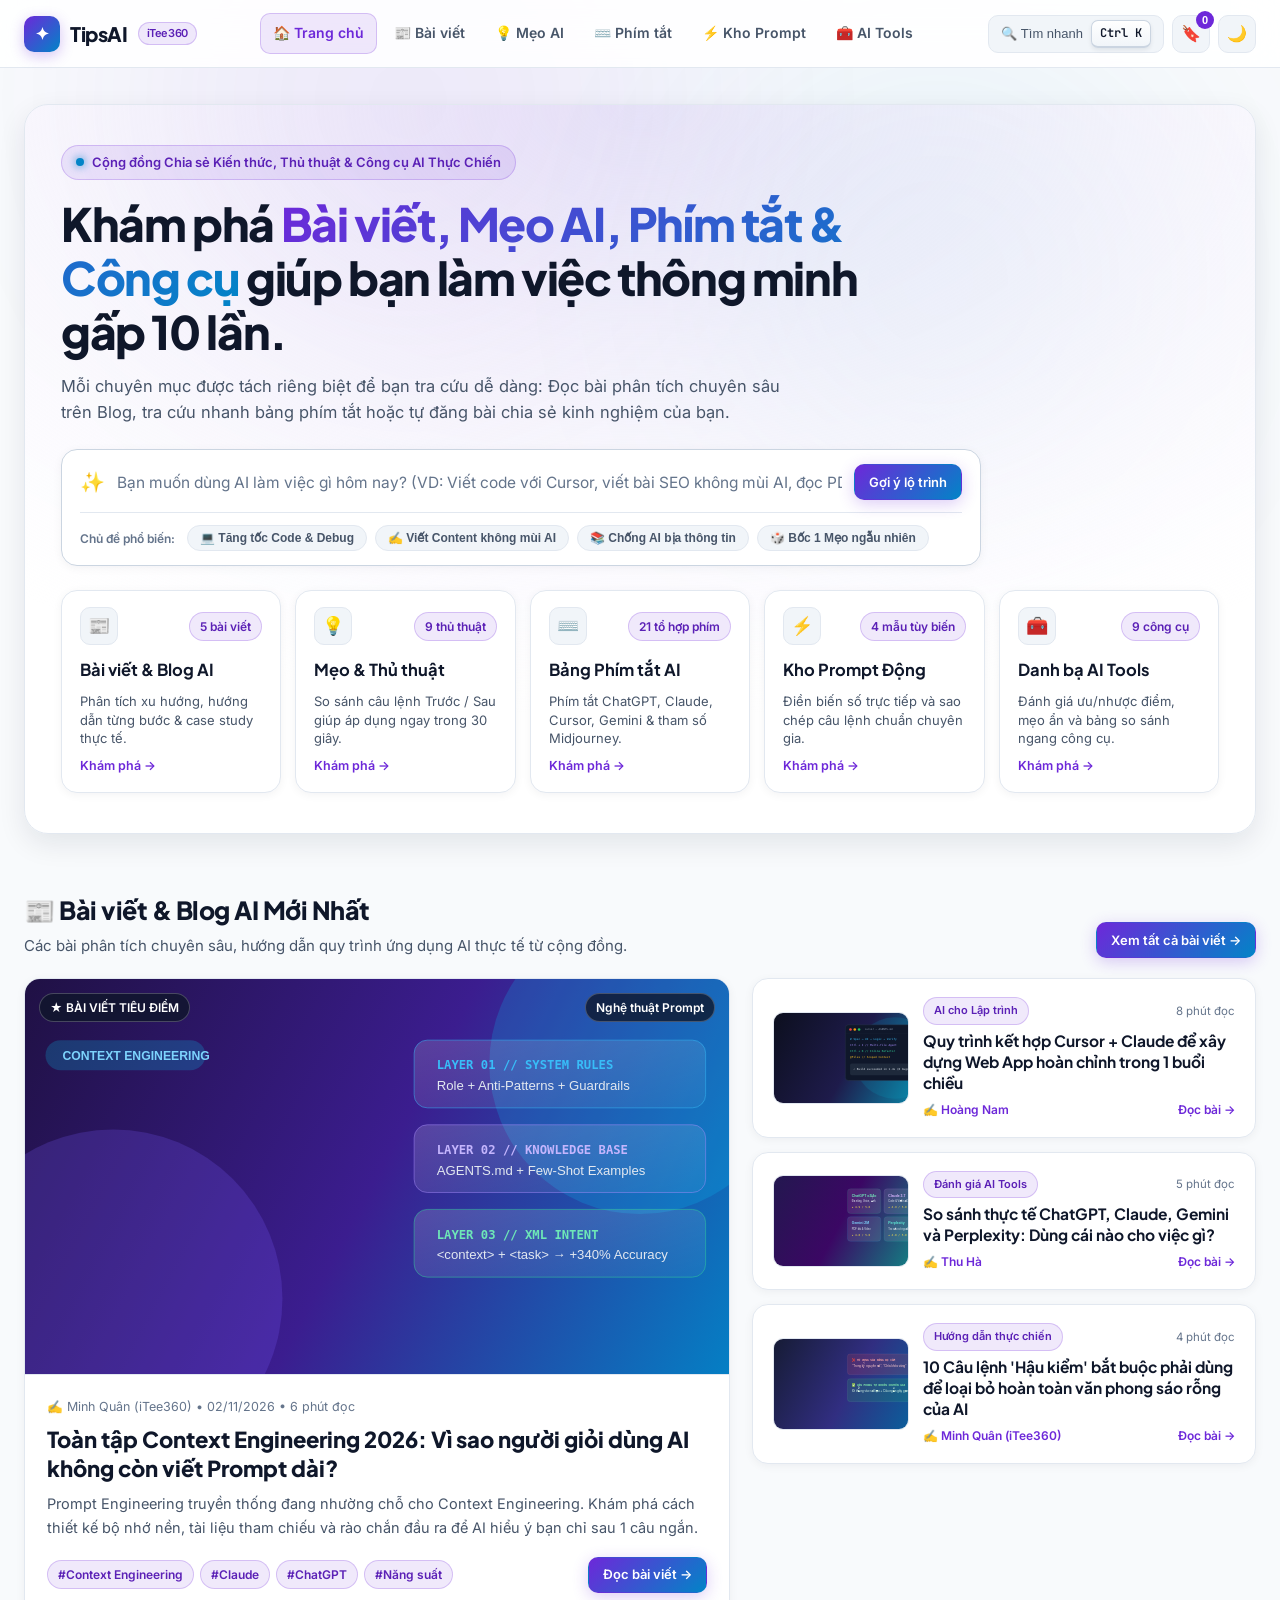
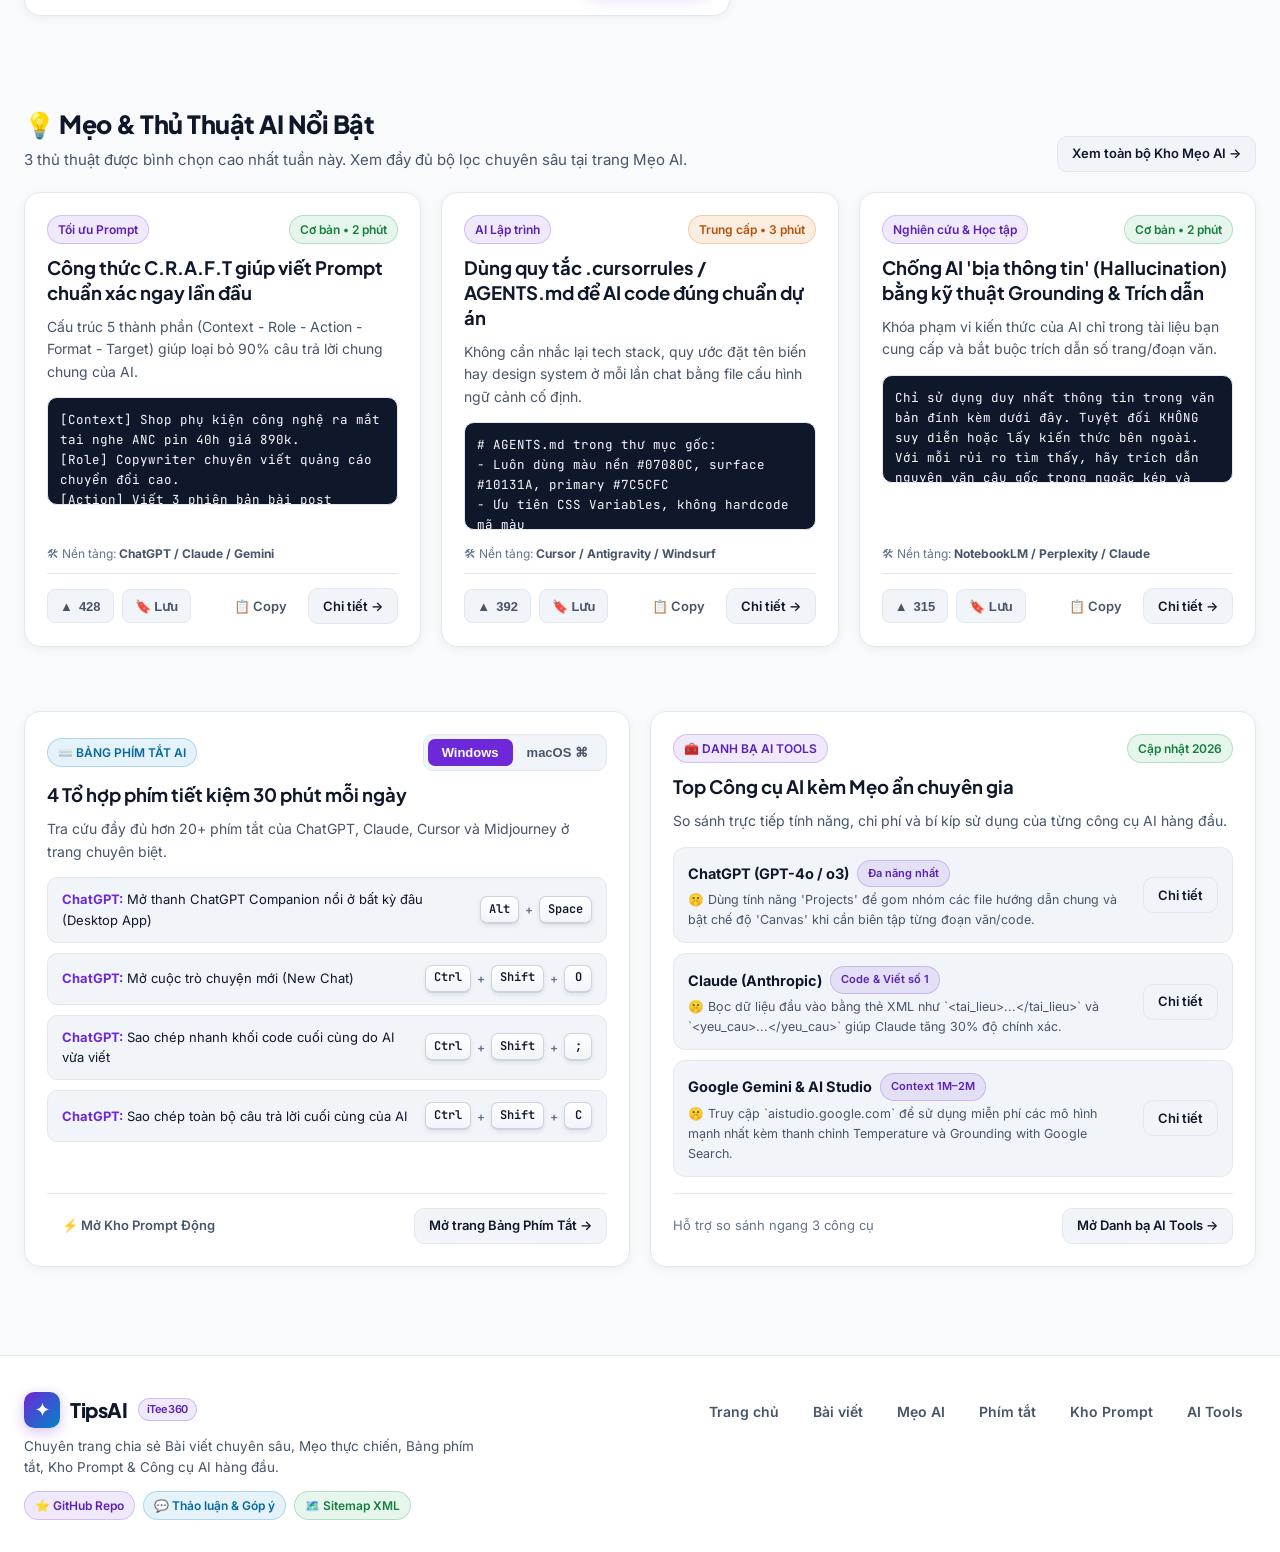
==== commit 91ce3483: "feat: add SEO (sitemap, robots, OpenGraph), custom SVG post covers, article comments, 1-click Visual" ====
--- a/index.html
+++ b/index.html
@@ -6,6 +6,18 @@
   <title>TipsAI — Trang Chủ | Chuyên Trang Bài Viết, Mẹo, Phím Tắt & Công Cụ AI</title>
   <link rel="icon" type="image/svg+xml" href="favicon.svg" />
   <meta name="description" content="TipsAI (iTee360) — Chuyên trang chia sẻ bài viết chuyên sâu về AI, mẹo thủ thuật Prompt Engineering, bảng phím tắt và danh bạ AI Tools chọn lọc." />
+  <link rel="canonical" href="https://iamtee999-sketch.github.io/tipsai/" />
+  <!-- OpenGraph / Facebook / Zalo Preview -->
+  <meta property="og:type" content="website" />
+  <meta property="og:site_name" content="TipsAI (iTee360)" />
+  <meta property="og:title" content="TipsAI — Chuyên Trang Bài Viết, Mẹo, Phím Tắt & Công Cụ AI Thực Chiến" />
+  <meta property="og:description" content="Khám phá Bài viết chuyên sâu, Mẹo Prompt Trước/Sau, Bảng phím tắt AI và Công cụ AI giúp làm việc thông minh gấp 10 lần." />
+  <meta property="og:url" content="https://iamtee999-sketch.github.io/tipsai/" />
+  <meta property="og:image" content="https://iamtee999-sketch.github.io/tipsai/assets/covers/og-banner.svg" />
+  <meta name="twitter:card" content="summary_large_image" />
+  <meta name="twitter:title" content="TipsAI — Chuyên Trang Bài Viết, Mẹo, Phím Tắt & Công Cụ AI" />
+  <meta name="twitter:description" content="Khám phá Bài viết chuyên sâu, Mẹo Prompt Trước/Sau, Bảng phím tắt AI và Công cụ AI thực chiến." />
+  <meta name="twitter:image" content="https://iamtee999-sketch.github.io/tipsai/assets/covers/og-banner.svg" />
   <link rel="preconnect" href="https://fonts.googleapis.com" />
   <link rel="preconnect" href="https://fonts.gstatic.com" crossorigin />
   <link href="https://fonts.googleapis.com/css2?family=Inter:wght@400;500;600;700&family=JetBrains+Mono:wght@400;500;600&family=Plus+Jakarta+Sans:wght@600;700;800&display=swap" rel="stylesheet" />
--- a/styles.css
+++ b/styles.css
@@ -1658,6 +1658,255 @@
 .mobile-nav-drawer.open {
   display: grid;
   gap: 8px;
+}
+
+/* ==========================================================================
+   POST THUMBNAIL IMAGES & VISUAL COVERS
+   ========================================================================== */
+.post-thumb-wrap {
+  position: relative;
+  width: 100%;
+  aspect-ratio: 16 / 9;
+  overflow: hidden;
+  background: var(--surface-3);
+  border-bottom: 1px solid var(--border-default);
+}
+
+.post-thumb-img {
+  width: 100%;
+  height: 100%;
+  object-fit: cover;
+  display: block;
+  transition: transform var(--duration-smooth) var(--ease-out);
+}
+
+.featured-post-card:hover .post-thumb-img {
+  transform: scale(1.03);
+}
+
+.post-thumb-badges {
+  position: absolute;
+  top: 14px;
+  left: 14px;
+  right: 14px;
+  display: flex;
+  justify-content: space-between;
+  align-items: center;
+  gap: 8px;
+  pointer-events: none;
+}
+
+.post-thumb-badges .badge {
+  background: rgba(15, 23, 42, 0.78);
+  color: #FFFFFF;
+  border: 1px solid rgba(255, 255, 255, 0.22);
+  backdrop-filter: blur(8px);
+}
+
+.post-compact-row {
+  display: grid;
+  grid-template-columns: 136px 1fr;
+  gap: 14px;
+  align-items: center;
+}
+
+.post-compact-thumb {
+  width: 136px;
+  height: 92px;
+  border-radius: 10px;
+  overflow: hidden;
+  border: 1px solid var(--border-default);
+  flex-shrink: 0;
+}
+
+.post-compact-thumb img {
+  width: 100%;
+  height: 100%;
+  object-fit: cover;
+  display: block;
+}
+
+/* ==========================================================================
+   1-CLICK VISUAL PROMPT BUILDER (prompts.html)
+   ========================================================================== */
+.visual-builder-shell {
+  background: var(--hero-shell-bg);
+  border: 1px solid var(--border-ai);
+  border-radius: var(--radius-hero);
+  padding: 28px;
+  box-shadow: var(--shadow-md);
+  margin-bottom: 32px;
+}
+
+.builder-controls-grid {
+  display: grid;
+  grid-template-columns: repeat(2, 1fr);
+  gap: 16px;
+  margin-top: 18px;
+}
+
+.builder-field {
+  display: flex;
+  flex-direction: column;
+  gap: 6px;
+}
+
+.builder-field.full-width {
+  grid-column: 1 / -1;
+}
+
+.builder-label {
+  font-size: 13px;
+  font-weight: 700;
+  color: var(--text-primary);
+  display: flex;
+  align-items: center;
+  gap: 6px;
+}
+
+.guardrails-grid {
+  display: grid;
+  grid-template-columns: repeat(2, 1fr);
+  gap: 10px;
+  margin-top: 6px;
+}
+
+.guardrail-check {
+  display: flex;
+  align-items: flex-start;
+  gap: 10px;
+  padding: 11px 14px;
+  border-radius: 10px;
+  background: var(--surface-1);
+  border: 1px solid var(--border-default);
+  cursor: pointer;
+  font-size: 13px;
+  color: var(--text-primary);
+  transition: border-color var(--duration-fast) var(--ease-out);
+}
+
+.guardrail-check:hover {
+  border-color: var(--brand-primary);
+}
+
+.guardrail-check input[type="checkbox"] {
+  margin-top: 3px;
+  accent-color: var(--brand-primary);
+  width: 16px;
+  height: 16px;
+  flex-shrink: 0;
+}
+
+/* ==========================================================================
+   AI LEADERBOARD MATRIX (tools.html)
+   ========================================================================== */
+.leaderboard-shell {
+  background: var(--surface-card);
+  border: 1px solid var(--border-default);
+  border-radius: var(--radius-hero);
+  padding: 26px;
+  box-shadow: var(--shadow-sm);
+  margin-bottom: 30px;
+}
+
+.leaderboard-table-wrap {
+  overflow-x: auto;
+  margin-top: 16px;
+}
+
+.leaderboard-table {
+  width: 100%;
+  border-collapse: collapse;
+  font-size: 13.5px;
+}
+
+.leaderboard-table th,
+.leaderboard-table td {
+  border: 1px solid var(--border-default);
+  padding: 13px 14px;
+  text-align: left;
+  vertical-align: top;
+}
+
+.leaderboard-table th {
+  background: var(--surface-2);
+  font-family: var(--font-display);
+  font-weight: 700;
+  color: var(--text-primary);
+  white-space: nowrap;
+}
+
+.leaderboard-table tr:hover td {
+  background: var(--surface-2);
+}
+
+/* ==========================================================================
+   ARTICLE COMMENTS & COMMUNITY HUB (post.html & Footer)
+   ========================================================================== */
+.comments-shell {
+  background: var(--surface-card);
+  border: 1px solid var(--border-default);
+  border-radius: var(--radius-card);
+  padding: 28px;
+  box-shadow: var(--shadow-sm);
+  margin-top: 28px;
+}
+
+.comment-form-grid {
+  display: grid;
+  grid-template-columns: 1fr 1fr;
+  gap: 12px;
+  margin-bottom: 12px;
+}
+
+.comment-textarea {
+  width: 100%;
+  min-height: 92px;
+  padding: 12px 14px;
+  border-radius: var(--radius-input);
+  background: var(--surface-2);
+  border: 1px solid var(--border-default);
+  color: var(--text-primary);
+  font-family: var(--font-sans);
+  font-size: 14px;
+  resize: vertical;
+  outline: none;
+  margin-bottom: 12px;
+}
+
+.comment-textarea:focus {
+  border-color: var(--brand-primary);
+  background: var(--surface-1);
+}
+
+.comments-list {
+  display: grid;
+  gap: 14px;
+  margin-top: 22px;
+}
+
+.comment-item {
+  display: flex;
+  gap: 14px;
+  padding: 16px;
+  border-radius: 14px;
+  background: var(--surface-2);
+  border: 1px solid var(--border-default);
+}
+
+.comment-avatar {
+  width: 40px;
+  height: 40px;
+  border-radius: 50%;
+  background: var(--brand-gradient);
+  color: #FFFFFF;
+  font-family: var(--font-display);
+  font-size: 14px;
+  font-weight: 800;
+  display: inline-flex;
+  align-items: center;
+  justify-content: center;
+  flex-shrink: 0;
 }
 
 /* ==========================================================================
@@ -1700,8 +1949,16 @@
   .cards-grid-3,
   .cards-grid-2,
   .shortcuts-grid,
-  .compare-grid {
+  .compare-grid,
+  .builder-controls-grid,
+  .guardrails-grid,
+  .comment-form-grid,
+  .post-compact-row {
     grid-template-columns: 1fr;
+  }
+  .post-compact-thumb {
+    width: 100%;
+    height: 150px;
   }
   .filter-toolbar {
     flex-direction: column;
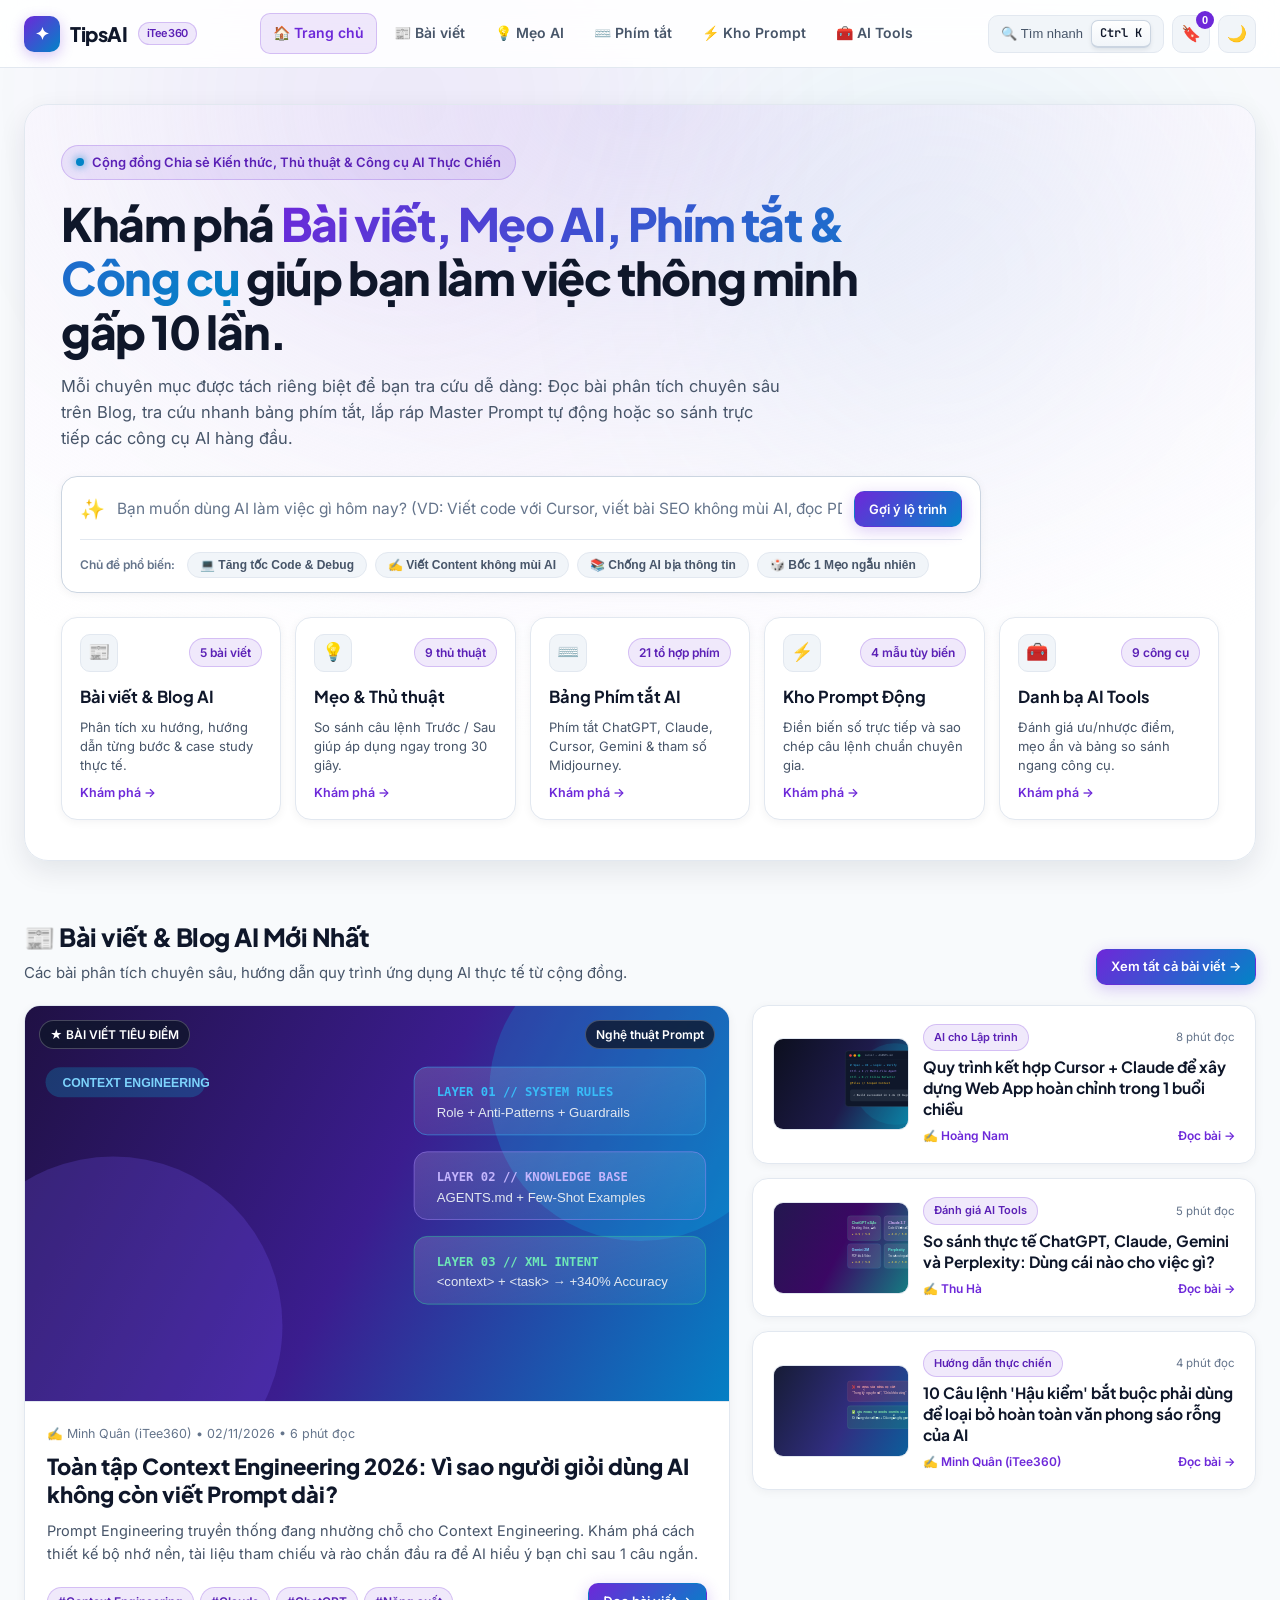
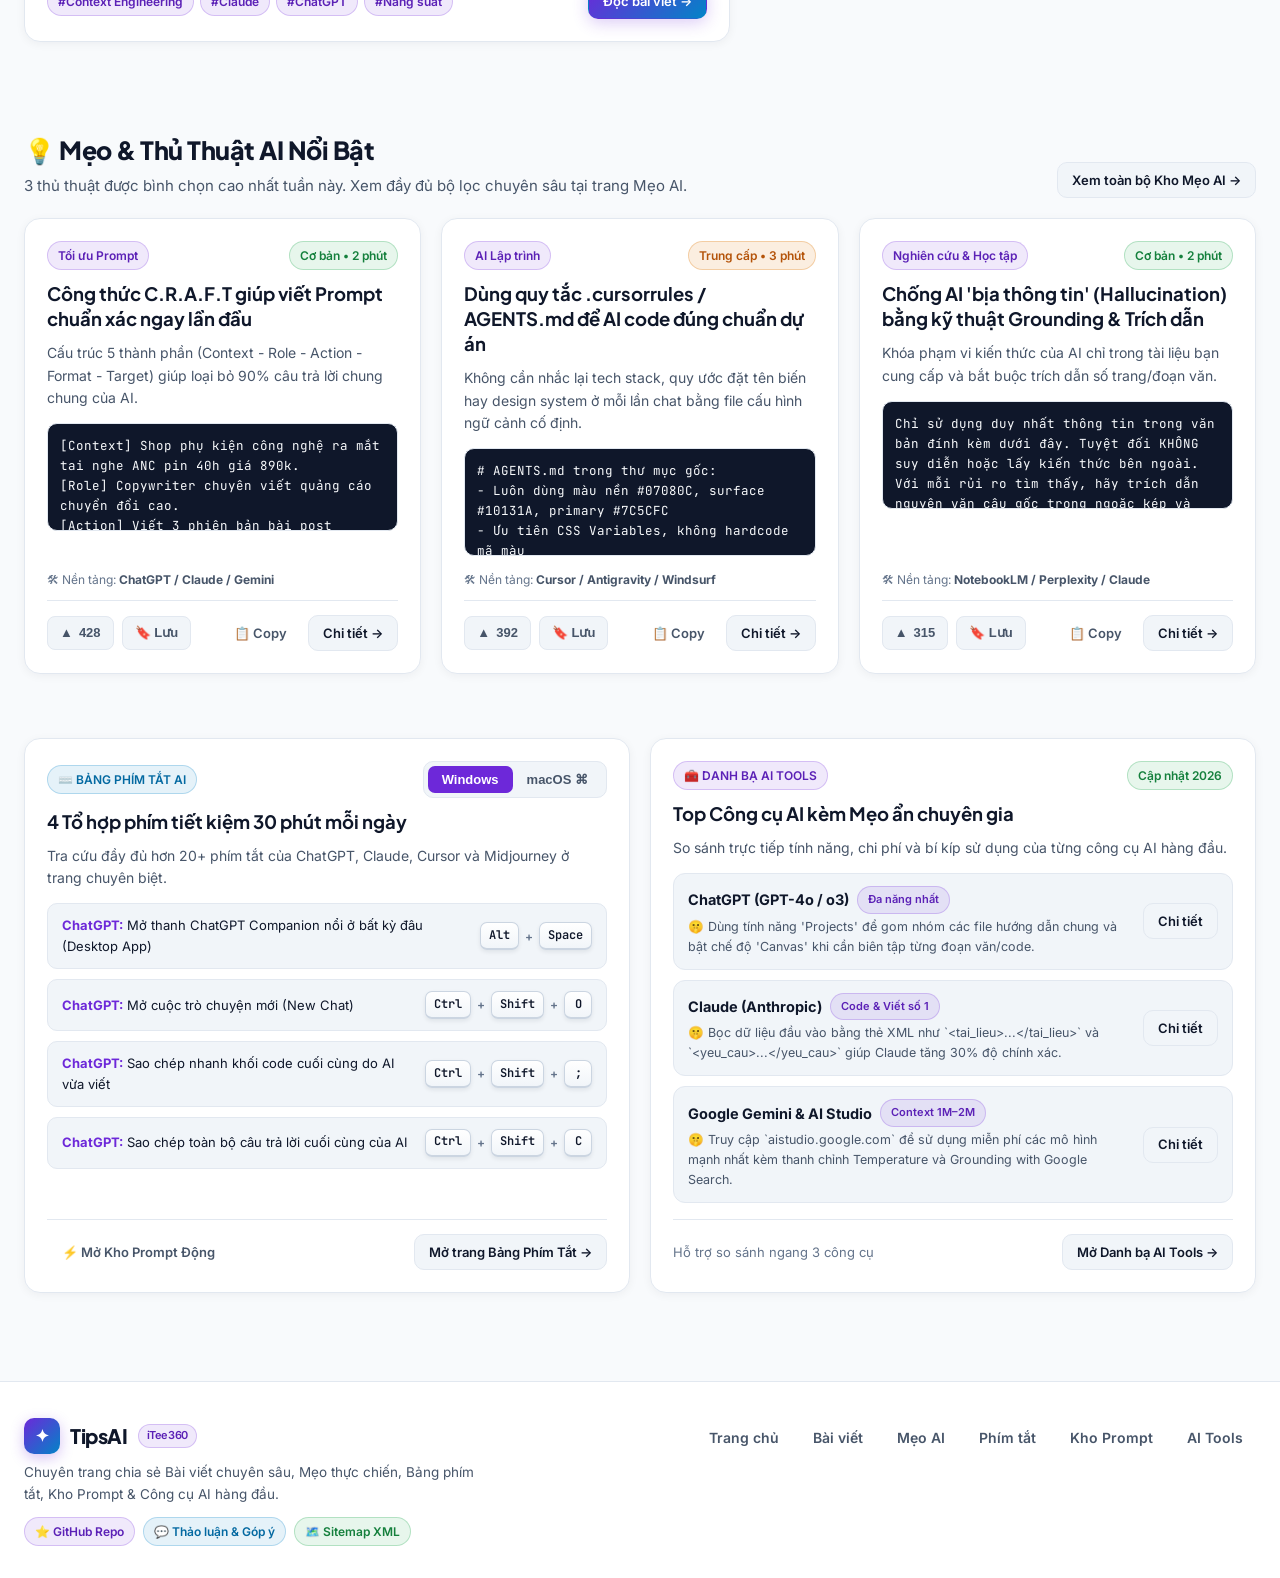
==== commit b288aca2: "fix: A-to-Z audit cleanup (encoding typo, category ID, scroll listener guard, comment likes & bookma" ====
--- a/index.html
+++ b/index.html
@@ -49,7 +49,7 @@
           </h1>
 
           <p class="hero-subtitle">
-            Mỗi chuyên mục được tách riêng biệt để bạn tra cứu dễ dàng: Đọc bài phân tích chuyên sâu trên Blog, tra cứu nhanh bảng phím tắt hoặc tự đăng bài chia sẻ kinh nghiệm của bạn.
+            Mỗi chuyên mục được tách riêng biệt để bạn tra cứu dễ dàng: Đọc bài phân tích chuyên sâu trên Blog, tra cứu nhanh bảng phím tắt, lắp ráp Master Prompt tự động hoặc so sánh trực tiếp các công cụ AI hàng đầu.
           </p>
 
           <!-- AI Native Intent Composer -->
@@ -68,7 +68,7 @@
               </button>
             </div>
 
-            <div class="composer-Suggestions">
+            <div class="composer-suggestions">
               <span class="suggestion-label">Chủ đề phổ biến:</span>
               <button type="button" class="intent-chip" data-intent="Làm sao viết code và debug nhanh hơn với Cursor & Claude?">💻 Tăng tốc Code & Debug</button>
               <button type="button" class="intent-chip" data-intent="Cách viết bài content marketing tự nhiên không có mùi AI">✍️ Viết Content không mùi AI</button>
--- a/styles.css
+++ b/styles.css
@@ -635,7 +635,7 @@
   color: var(--text-muted);
 }
 
-.composer-Suggestions {
+.composer-suggestions {
   display: flex;
   align-items: center;
   flex-wrap: wrap;
